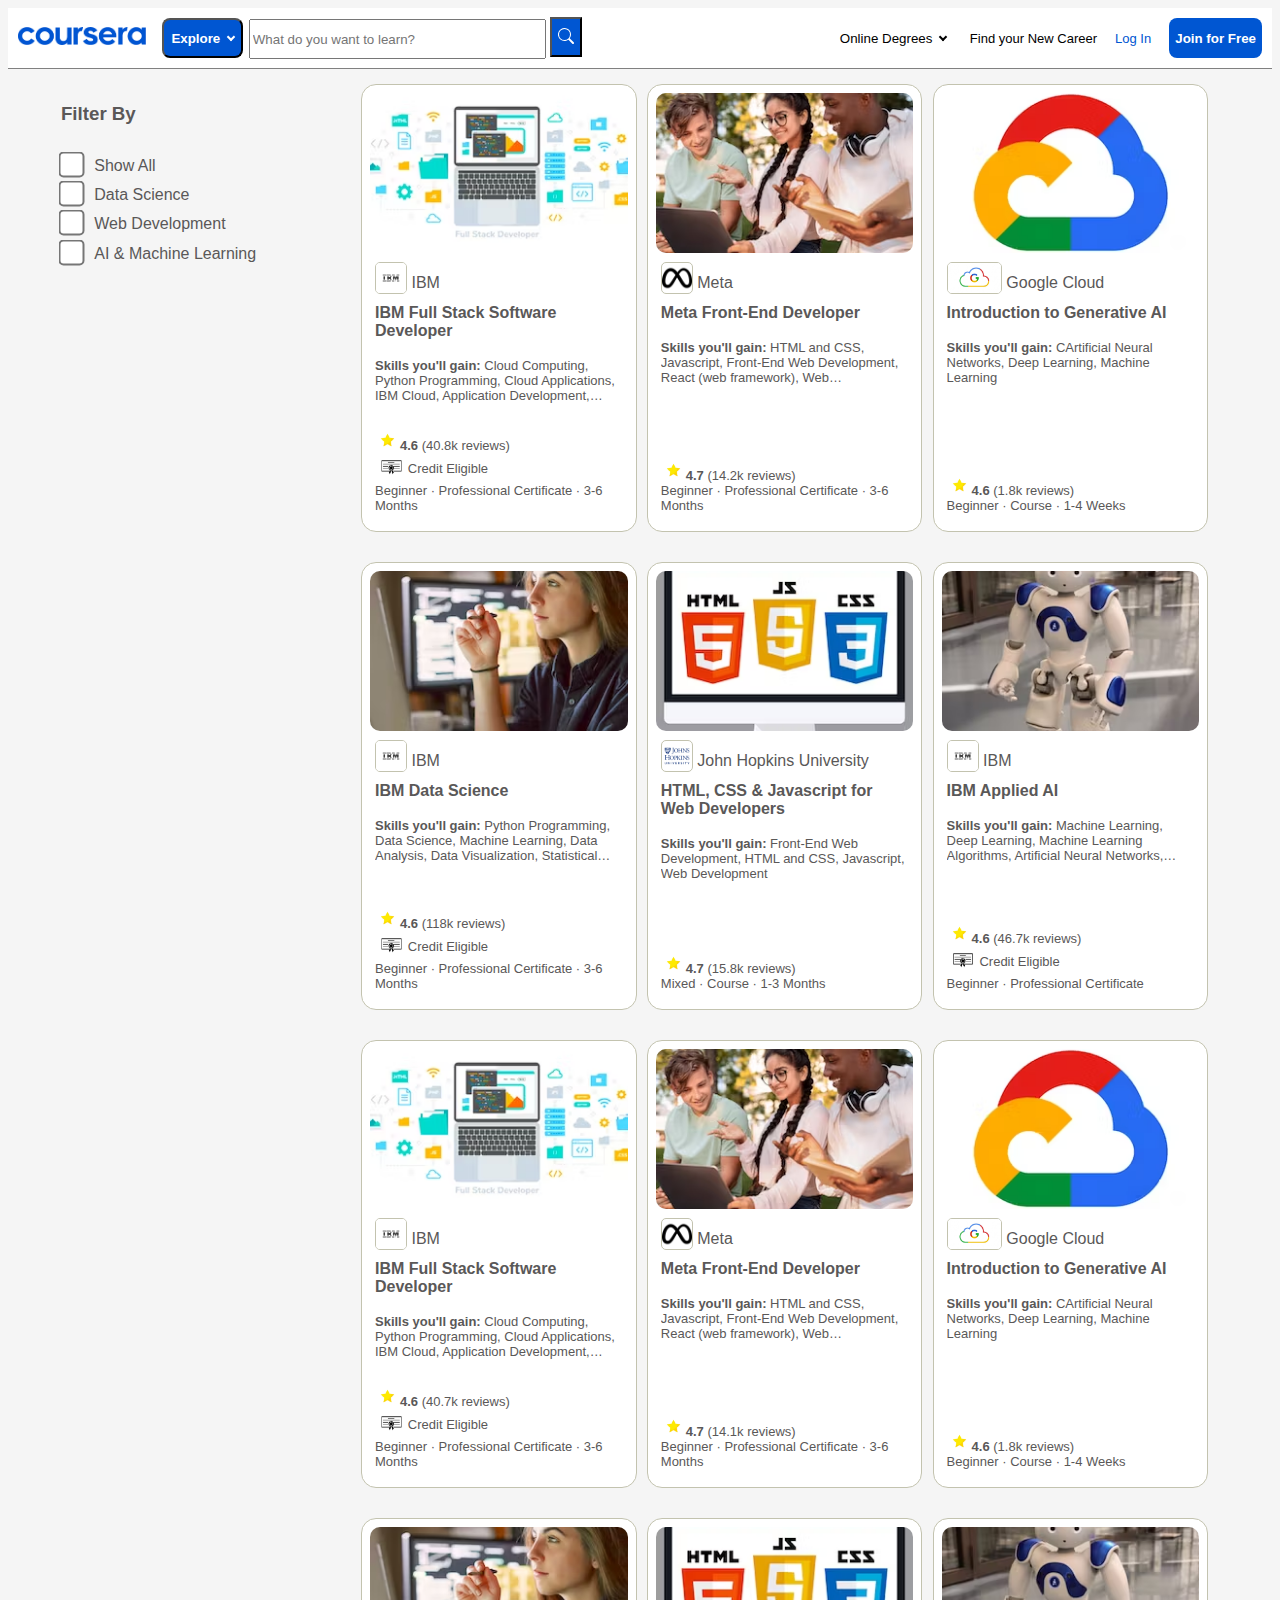
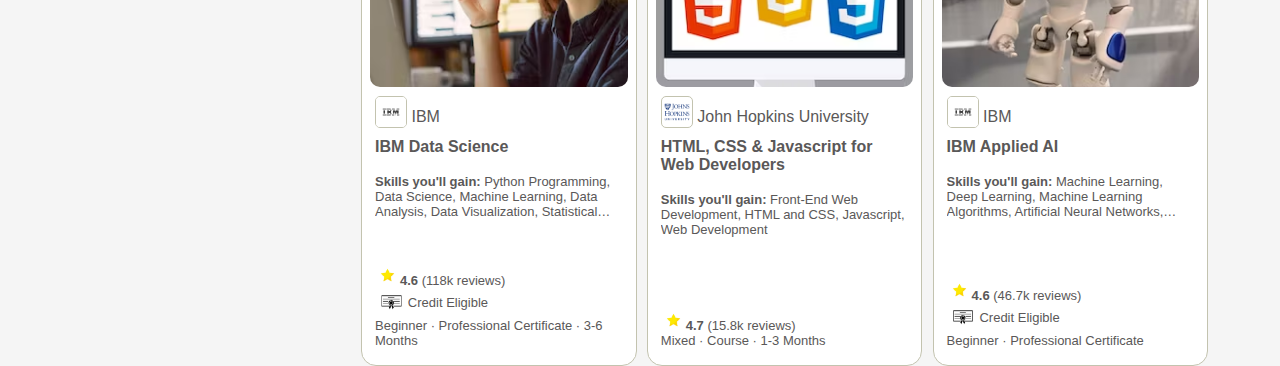
==== index.html @ 8be3cbb4 "w/o bootstrap" ====
<!DOCTYPE html>
<html lang="en">
<head>
    <meta charset="UTF-8">
    <meta name="viewport" content="width=device-width, initial-scale=1.0">
    <title>Coursera</title>

    <link href="./style.css" rel="stylesheet"></link>
    <script type="text/javascript" src="filter.js"></script>
</head>


<body>
    <nav id="nav-bar">
        <div id="nav-bar-left">
            <a href="#"><img id="logo" src="./icons/coursera.png" alt="coursera logo" /></a>
            <button class="nav-btn explore"><strong>Explore&nbsp;&nbsp;</strong><i class="arrow"></i></button>
            <div id="search-bar">
                <input type="search" placeholder="What do you want to learn?" />
                <button class="nav-btn"><img src="./icons/search.svg" alt="search icon"/></button>
            </div>
        </div>

        <ul id="nav-bar-right">
            <li><button class="nav-btn-right">Online Degrees&nbsp;&nbsp;<i class="arrow arrow-black"></i></button></li>
            <li><a class="find-career" href="#">Find your New Career</a></li>
            <li><a class="login" href="#">Log In</a></li>
            <li><a href="#"><button class="nav-btn" style="border-radius: 8px; border: none;"><strong>Join for Free</strong></button></a></li>
        </ul>
    </nav>


    <div class="container">
        <div class="filters">
            <h3 style="margin-bottom: 10%;"><b>Filter By</b></h3>
            <input type="checkbox" name="web-dev" value="all" class="check" id="all" onclick="filterSelection(this.value)">&nbsp;&nbsp;&nbsp;Show All<br />
            <input type="checkbox" name="web-dev" value="data-sci" class="check" id="data-sci" onclick="filterSelection(this.value)">&nbsp;&nbsp;&nbsp;Data Science<br />
            <input type="checkbox" name="web-dev" value="web-dev" class="check" id="web-dev" onclick="filterSelection(this.value)">&nbsp;&nbsp;&nbsp;Web Development<br />
            <input type="checkbox" name="web-dev" value="aiml" class="check" id="aiml" onclick="filterSelection(this.value)">&nbsp;&nbsp;&nbsp;AI & Machine Learning<br />
        </div>

        <div class="courses">
            <!-- 1st row -->
            <div class="card web-dev">
                <div><img class="course-img" src="./course-imgs/ibm-web-dev.png" alt="IBM Web Development"></div>
                <div class="card-content">
                  <div style="display: flex; align-items: center;"><img class="course-logo" src="./course-imgs/ibm-logo.png" alt="IBM logo" height="30px">&nbsp;IBM</div>
                  <strong>IBM Full Stack Software Developer</strong>
                  <br /><br />
                  <div class="card-desc" style="display: -webkit-box; -webkit-line-clamp: 3; -webkit-box-orient: vertical; overflow: hidden;"><b>Skills you'll gain:</b>
                  <p style="display: inline;">Cloud Computing, Python Programming, Cloud Applications, IBM Cloud, Application Development, Computer Programming, Cloud Infrastructure, DevOps, Web Development, Cloud Management, Cloud Platforms, Javascript, Software Architecture, Cloud API, Cloud Storage, Cloud-Based Integration, Full-Stack Web Development, Software Engineering, Continuous Delivery, Continuous Integration, Docker (Software), Software As A Service, Microarchitecture, Django (Web Framework), Database Application, Databases, Kubernetes, Other Cloud Platforms and Tools, SQL, Software Engineering Tools, Data Management, NoSQL, Collaboration, Computer Science, Data Analysis, Leadership and Management, Mergers &amp; Acquisitions, React (web framework)</p>
                  </div>
                  <div class="card-bottom">
                    <div><img src="./icons/star.avif" height="20px" alt="review"><b>4.6 </b>(40.8k reviews)</div>
                    <div style="display: flex; align-items: center;"><img src="./icons/credit.jpg" height="30px" alt="credit">Credit Eligible</div>
                    <div>Beginner &#xb7; Professional Certificate &#xb7; 3-6 Months</div>
                  </div>
                </div>
            </div>
            <div class="card web-dev">
                <div><img class="course-img" src="./course-imgs/meta-web-dev.png" alt="Meta Web Development"></div>
                <div class="card-content">
                  <div style="display: flex; align-items: center;"><img class="course-logo" src="./course-imgs/meta-logo.png" alt="Meta logo" height="30px">&nbsp;Meta</div>
                  <strong>Meta Front-End Developer</strong>
                  <br /><br />
                  <div class="card-desc" style="display: -webkit-box; -webkit-line-clamp: 3; -webkit-box-orient: vertical; overflow: hidden;"><b>Skills you'll gain:</b>
                  <p style="display: inline;">HTML and CSS, Javascript, Front-End Web Development, React (web framework), Web Development, User Experience, Algorithms, Computer Science, Web Design, Application Development, Computer Programming, Software Engineering, Web Development Tools, Collaboration, Communication, Data Structures, Human Computer Interaction, Interactive Design, Linux, Problem Solving, Product Design, Software Engineering Tools, Software Testing</p>
                  </div>
                  <div class="card-bottom">
                    <div><img src="./icons/star.avif" height="20px" alt="review"><b>4.7 </b>(14.2k reviews)</div>
                    <div>Beginner &#xb7; Professional Certificate &#xb7; 3-6 Months</div>
                  </div>
                </div>
            </div>
            <div class="card aiml">
                <div><img class="course-img" src="./course-imgs/google-aiml.png" alt="Google Cloud AI"></div>
                <div class="card-content">
                  <div style="display: flex; align-items: center;"><img class="course-logo" src="./course-imgs/google-logo.jpg" alt="Google Cloud logo" height="30px">&nbsp;Google Cloud</div>
                  <strong>Introduction to Generative AI</strong>
                  <br /><br />
                  <div class="card-desc" style="display: -webkit-box; -webkit-line-clamp: 3; -webkit-box-orient: vertical; overflow: hidden;"><b>Skills you'll gain:</b>
                  <p style="display: inline;">CArtificial Neural Networks, Deep Learning, Machine Learning</p>
                  </div>
                  <div class="card-bottom">
                    <div><img src="./icons/star.avif" height="20px" alt="review"><b>4.6 </b>(1.8k reviews)</div>
                    <div>Beginner &#xb7; Course &#xb7; 1-4 Weeks</div>
                  </div>
                </div>
            </div>
            <!-- 2nd row -->
            <div class="card data-sci">
                <div><img class="course-img" src="./course-imgs/ibm-data-sci.png" alt="IBM Data Science"></div>
                <div class="card-content">
                  <div style="display: flex; align-items: center;"><img class="course-logo" src="./course-imgs/ibm-logo.png" alt="IBM logo" height="30px">&nbsp;IBM</div>
                  <strong>IBM Data Science</strong>
                  <br /><br />
                  <div class="card-desc" style="display: -webkit-box; -webkit-line-clamp: 3; -webkit-box-orient: vertical; overflow: hidden;"><b>Skills you'll gain:</b>
                  <p style="display: inline;">Python Programming, Data Science, Machine Learning, Data Analysis, Data Visualization, Statistical Programming, Statistical Visualization, Algorithms, Data Management, Database Design, Human Learning, Plot (Graphics), R Programming, Computational Thinking, Computer Programming, Data Mining, Database Administration, Database Application, Databases, Deep Learning, Exploratory Data Analysis, Machine Learning Algorithms, SQL, Data Model, Statistical Machine Learning, General Statistics, Probability &amp; Statistics, Regression, Reinforcement Learning, Big Data, Cloud Computing, IBM Cloud, Writing</p>
                  </div>
                  <div class="card-bottom">
                    <div><img src="./icons/star.avif" height="20px" alt="review"><b>4.6 </b>(118k reviews)</div>
                    <div style="display: flex; align-items: center;"><img src="./icons/credit.jpg" height="30px" alt="credit">Credit Eligible</div>
                    <div>Beginner &#xb7; Professional Certificate &#xb7; 3-6 Months</div>
                  </div>
                </div>
            </div>
            <div class="card web-dev">
                <div><img class="course-img" src="./course-imgs/johns-web-dev.png" alt="John Hopkins University Web Development"></div>
                <div class="card-content">
                  <div style="display: flex; align-items: center;"><img class="course-logo" src="./course-imgs/jhu-logo.png" alt="John Hopkins University logo" height="30px">&nbsp;John Hopkins University</div>
                  <strong>HTML, CSS & Javascript for Web Developers</strong>
                  <br /><br />
                  <div class="card-desc" style="display: -webkit-box; -webkit-line-clamp: 3; -webkit-box-orient: vertical; overflow: hidden;"><b>Skills you'll gain:</b>
                  <p style="display: inline;">Front-End Web Development, HTML and CSS, Javascript, Web Development</p>
                  </div>
                  <div class="card-bottom">
                    <div><img src="./icons/star.avif" height="20px" alt="review"><b>4.7 </b>(15.8k reviews)</div>
                    <div>Mixed &#xb7; Course &#xb7; 1-3 Months</div>
                  </div>
                </div>
            </div>
            <div class="card aiml">
                <div><img class="course-img" src="./course-imgs/ibm-applied-ai.png" alt="IBM Applied AI"></div>
                <div class="card-content">
                  <div style="display: flex; align-items: center;"><img class="course-logo" src="./course-imgs/ibm-logo.png" alt="IBM logo" height="30px">&nbsp;IBM</div>
                  <strong>IBM Applied AI</strong>
                  <br /><br />
                  <div class="card-desc" style="display: -webkit-box; -webkit-line-clamp: 3; -webkit-box-orient: vertical; overflow: hidden;"><b>Skills you'll gain:</b>
                  <p style="display: inline;">Machine Learning, Deep Learning, Machine Learning Algorithms, Artificial Neural Networks, Computer Vision, Python Programming, Applied Machine Learning, Human Learning, Cloud Computing, IBM Cloud, Machine Learning Software, Natural Language Processing, Human Computer Interaction, Algorithms, Computer Programming, Application Development, Cloud API, Computer Programming Tools, Visualization (Computer Graphics), Cloud Applications, Data Analysis, Critical Thinking, Software As A Service, Cloud-Based Integration, Data Science</p>
                  </div>
                  <div class="card-bottom">
                    <div><img src="./icons/star.avif" height="20px" alt="review"><b>4.6 </b>(46.7k reviews)</div>
                    <div style="display: flex; align-items: center;"><img src="./icons/credit.jpg" height="30px" alt="credit">Credit Eligible</div>
                    <div>Beginner &#xb7; Professional Certificate</div>
                  </div>
                </div>
            </div>
            <!-- 3rd row -->
            <div class="card web-dev">
                <div><img class="course-img" src="./course-imgs/ibm-web-dev.png" alt="IBM Web Development"></div>
                <div class="card-content">
                  <div style="display: flex; align-items: center;"><img class="course-logo" src="./course-imgs/ibm-logo.png" alt="IBM logo" height="30px">&nbsp;IBM</div>
                  <strong>IBM Full Stack Software Developer</strong>
                  <br /><br />
                  <div class="card-desc" style="display: -webkit-box; -webkit-line-clamp: 3; -webkit-box-orient: vertical; overflow: hidden;"><b>Skills you'll gain:</b>
                  <p style="display: inline;">Cloud Computing, Python Programming, Cloud Applications, IBM Cloud, Application Development, Computer Programming, Cloud Infrastructure, DevOps, Web Development, Cloud Management, Cloud Platforms, Javascript, Software Architecture, Cloud API, Cloud Storage, Cloud-Based Integration, Full-Stack Web Development, Software Engineering, Continuous Delivery, Continuous Integration, Docker (Software), Software As A Service, Microarchitecture, Django (Web Framework), Database Application, Databases, Kubernetes, Other Cloud Platforms and Tools, SQL, Software Engineering Tools, Data Management, NoSQL, Collaboration, Computer Science, Data Analysis, Leadership and Management, Mergers &amp; Acquisitions, React (web framework)</p>
                  </div>
                  <div class="card-bottom">
                    <div><img src="./icons/star.avif" height="20px" alt="review"><b>4.6 </b>(40.7k reviews)</div>
                    <div style="display: flex; align-items: center;"><img src="./icons/credit.jpg" height="30px" alt="credit">Credit Eligible</div>
                    <div>Beginner &#xb7; Professional Certificate &#xb7; 3-6 Months</div>
                  </div>
                </div>
            </div>
            <div class="card web-dev">
                <div><img class="course-img" src="./course-imgs/meta-web-dev.png" alt="Meta Web Development"></div>
                <div class="card-content">
                  <div style="display: flex; align-items: center;"><img class="course-logo" src="./course-imgs/meta-logo.png" alt="Meta logo" height="30px">&nbsp;Meta</div>
                  <strong>Meta Front-End Developer</strong>
                  <br /><br />
                  <div class="card-desc" style="display: -webkit-box; -webkit-line-clamp: 3; -webkit-box-orient: vertical; overflow: hidden;"><b>Skills you'll gain:</b>
                  <p style="display: inline;">HTML and CSS, Javascript, Front-End Web Development, React (web framework), Web Development, User Experience, Algorithms, Computer Science, Web Design, Application Development, Computer Programming, Software Engineering, Web Development Tools, Collaboration, Communication, Data Structures, Human Computer Interaction, Interactive Design, Linux, Problem Solving, Product Design, Software Engineering Tools, Software Testing</p>
                  </div>
                  <div class="card-bottom">
                    <div><img src="./icons/star.avif" height="20px" alt="review"><b>4.7 </b>(14.1k reviews)</div>
                    <div>Beginner &#xb7; Professional Certificate &#xb7; 3-6 Months</div>
                  </div>
                </div>
            </div>
            <div class="card aiml">
                <div><img class="course-img" src="./course-imgs/google-aiml.png" alt="Google Cloud AI"></div>
                <div class="card-content">
                  <div style="display: flex; align-items: center;"><img class="course-logo" src="./course-imgs/google-logo.jpg" alt="Google Cloud logo" height="30px">&nbsp;Google Cloud</div>
                  <strong>Introduction to Generative AI</strong>
                  <br /><br />
                  <div class="card-desc" style="display: -webkit-box; -webkit-line-clamp: 3; -webkit-box-orient: vertical; overflow: hidden;"><b>Skills you'll gain:</b>
                  <p style="display: inline;">CArtificial Neural Networks, Deep Learning, Machine Learning</p>
                  </div>
                  <div class="card-bottom">
                    <div><img src="./icons/star.avif" height="20px" alt="review"><b>4.6 </b>(1.8k reviews)</div>
                    <div>Beginner &#xb7; Course &#xb7; 1-4 Weeks</div>
                  </div>
                </div>
            </div>
            <!-- 4th row -->
            <div class="card data-sci">
                <div><img class="course-img" src="./course-imgs/ibm-data-sci.png" alt="IBM Data Science"></div>
                <div class="card-content">
                  <div style="display: flex; align-items: center;"><img class="course-logo" src="./course-imgs/ibm-logo.png" alt="IBM logo" height="30px">&nbsp;IBM</div>
                  <strong>IBM Data Science</strong>
                  <br /><br />
                  <div class="card-desc" style="display: -webkit-box; -webkit-line-clamp: 3; -webkit-box-orient: vertical; overflow: hidden;"><b>Skills you'll gain:</b>
                  <p style="display: inline;">Python Programming, Data Science, Machine Learning, Data Analysis, Data Visualization, Statistical Programming, Statistical Visualization, Algorithms, Data Management, Database Design, Human Learning, Plot (Graphics), R Programming, Computational Thinking, Computer Programming, Data Mining, Database Administration, Database Application, Databases, Deep Learning, Exploratory Data Analysis, Machine Learning Algorithms, SQL, Data Model, Statistical Machine Learning, General Statistics, Probability &amp; Statistics, Regression, Reinforcement Learning, Big Data, Cloud Computing, IBM Cloud, Writing</p>
                  </div>
                  <div class="card-bottom">
                    <div><img src="./icons/star.avif" height="20px" alt="review"><b>4.6 </b>(118k reviews)</div>
                    <div style="display: flex; align-items: center;"><img src="./icons/credit.jpg" height="30px" alt="credit">Credit Eligible</div>
                    <div>Beginner &#xb7; Professional Certificate &#xb7; 3-6 Months</div>
                  </div>
                </div>
            </div>
            <div class="card web-dev">
                <div><img class="course-img" src="./course-imgs/johns-web-dev.png" alt="John Hopkins University Web Development"></div>
                <div class="card-content">
                  <div style="display: flex; align-items: center;"><img class="course-logo" src="./course-imgs/jhu-logo.png" alt="John Hopkins University logo" height="30px">&nbsp;John Hopkins University</div>
                  <strong>HTML, CSS & Javascript for Web Developers</strong>
                  <br /><br />
                  <div class="card-desc" style="display: -webkit-box; -webkit-line-clamp: 3; -webkit-box-orient: vertical; overflow: hidden;"><b>Skills you'll gain:</b>
                  <p style="display: inline;">Front-End Web Development, HTML and CSS, Javascript, Web Development</p>
                  </div>
                  <div class="card-bottom">
                    <div><img src="./icons/star.avif" height="20px" alt="review"><b>4.7 </b>(15.8k reviews)</div>
                    <div>Mixed &#xb7; Course &#xb7; 1-3 Months</div>
                  </div>
                </div>
            </div>
            <div class="card aiml">
                <div><img class="course-img" src="./course-imgs/ibm-applied-ai.png" alt="IBM Applied AI"></div>
                <div class="card-content">
                  <div style="display: flex; align-items: center;"><img class="course-logo" src="./course-imgs/ibm-logo.png" alt="IBM logo" height="30px">&nbsp;IBM</div>
                  <strong>IBM Applied AI</strong>
                  <br /><br />
                  <div class="card-desc" style="display: -webkit-box; -webkit-line-clamp: 3; -webkit-box-orient: vertical; overflow: hidden;"><b>Skills you'll gain:</b>
                  <p style="display: inline;">Machine Learning, Deep Learning, Machine Learning Algorithms, Artificial Neural Networks, Computer Vision, Python Programming, Applied Machine Learning, Human Learning, Cloud Computing, IBM Cloud, Machine Learning Software, Natural Language Processing, Human Computer Interaction, Algorithms, Computer Programming, Application Development, Cloud API, Computer Programming Tools, Visualization (Computer Graphics), Cloud Applications, Data Analysis, Critical Thinking, Software As A Service, Cloud-Based Integration, Data Science</p>
                  </div>
                  <div class="card-bottom">
                    <div><img src="./icons/star.avif" height="20px" alt="review"><b>4.6 </b>(46.7k reviews)</div>
                    <div style="display: flex; align-items: center;"><img src="./icons/credit.jpg" height="30px" alt="credit">Credit Eligible</div>
                    <div>Beginner &#xb7; Professional Certificate</div>
                  </div>
                </div>
            </div>
        </div>
    </div>

</body>
</html>
---- style.css ----
body { 
    font-family: 'Roboto', sans-serif;
    color: rgb(90, 88, 88);
    background-color: rgb(245, 245, 245);
}

#nav-bar {
    display: flex;
    padding: 10px;
    position: sticky;
    top: 0px;
    z-index: 1;
    height: 40px;
    border-bottom: 0.5px solid gray;
    margin-bottom: 15px;
    background-color: white;
}


#nav-bar-left {
    display: flex;
    gap: 1%;
    justify-content: flex-start;
    align-items: center;
    width: 50%;
}
#logo {
    height: 18px;
    margin-right: 10px;
}
.nav-btn {
    background-color: #0056D2;
    color: white;
    height: 40px;
    text-decoration: none;
}
.explore {
    border-radius: 8px;
    width: 20%;
}
.arrow{
    border: solid white;
    border-width: 0 2px 2px 0;
    display: inline-block;
    padding: 2px;
    margin-bottom: 3px;
    transform: rotate(45deg);
    -webkit-transform: rotate(45deg);
}
.explore:hover {
    background-color: white;
    color: #0056D2;
}
.explore:hover .arrow {
    border: solid #0056D2;
    border-width: 0 2px 2px 0;
}
#search-bar {
    width: 100%;
}
#search-bar > input{
    height: 40px;
    width: 80%;
}


#nav-bar-right {
    display: flex;
    gap: 3%;
    justify-content: flex-end;
    align-items: center;
    width: 50%;
    font-size: small;
}
.nav-btn-right {
    border: none;
    background-color: white;
    height: 50px;
}
.nav-btn-right:hover {
    background-color: #e9f1fb;
}
.arrow-black {
    border: solid black;
    border-width: 0 2px 2px 0;
}
.find-career {
    color: black; 
    text-decoration: none;
}
.login {
    color: #0056D2;
    text-decoration: none;
}
.find-career:hover, .login:hover {
    text-decoration: underline;
}
#nav-bar-right li{
    list-style: none;
}


.container {
    display: grid;
    grid-template-columns: 1.55fr 4fr;
}
.check.active {
    background-color: #666;
    color: white;
}
input.check{
    transform : scale(2);
    margin-bottom: 10pt;
}
.courses {
    display: grid;
    grid-template-columns: 1fr 1fr 1fr;
    gap: 1.2%;
    margin-right: 7%;
}
.card {
    height: 430px;
    border: 1px solid rgb(195, 195, 175);
    border-radius: 15px;
    padding: 8px;
    display: flex;
    flex-direction: column;
    margin-bottom: 3%;
    background-color: white;
    position: relative;
}
.card:hover{
    transform: scale(1.02);
    box-shadow: 0 10px 20px rgba(0,0,0,.12), 0 4px 8px rgba(0,0,0,.06);
    transition: all 0.3s ease;
}
.course-img {
    height: 160px;
    width: 100%;
    object-fit: cover;
    border-radius: 10px;
}
.course-logo {
    border: 0.75px solid rgb(195, 195, 175);
    border-radius: 5px;
    margin-bottom: 10px;

}
.card-content {
    padding: 5px;
}
.card-desc {
    font-size: small;
}
.card-bottom {
    font-size: small;
    position: absolute;
    bottom: 4%;
}

.filters {
    padding-left: 15%;
}


@media (max-width: 1060px) {
    #nav-bar-left  {
        display: none;
        display: flex;
        content: url("./icons/list.svg");
        width: 4%;
        padding-left: 0px;
    }
    #nav-bar-right {
        display: none;
        display: flex;
        content: url("./icons/coursera.png");
        height: 16px;
        width: 110px;
        margin-left: 35%;
    }
}
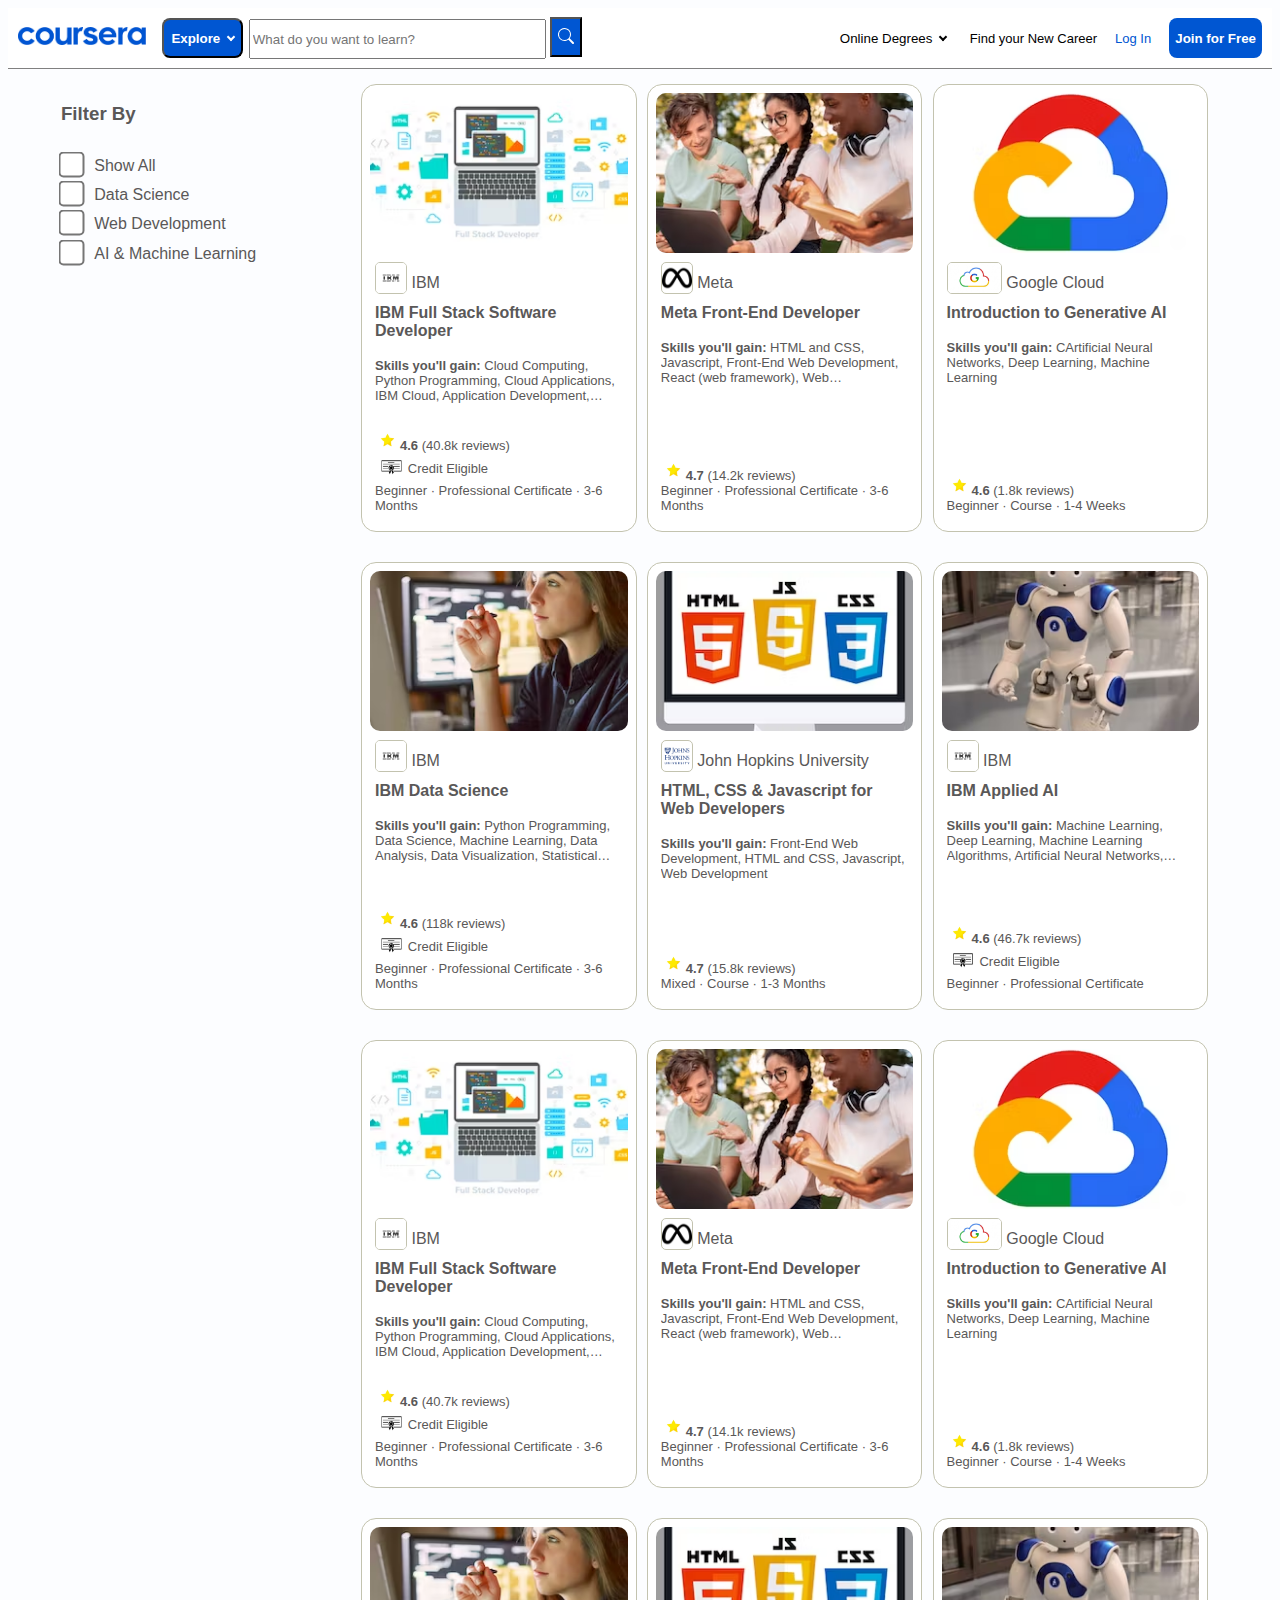
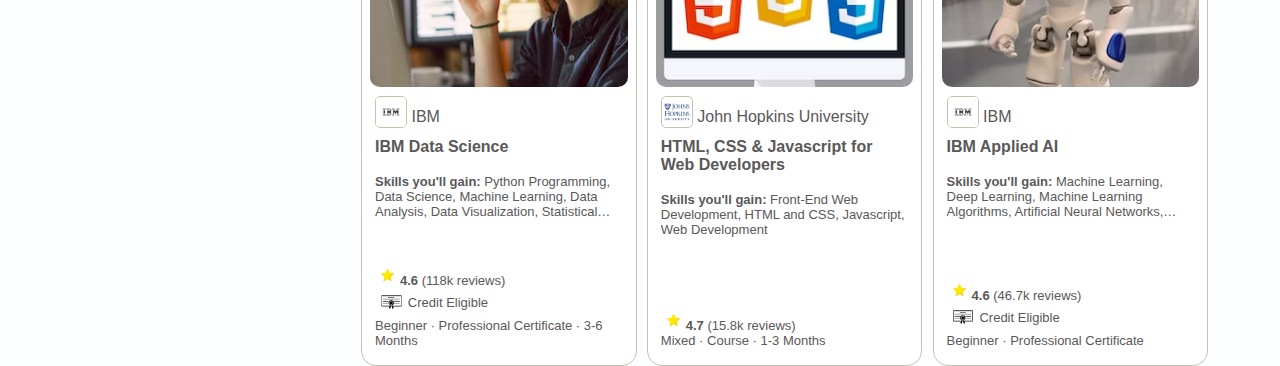
==== commit 540e589a: "w/o bootstrap" ====
--- a/index.html
+++ b/index.html
@@ -28,21 +28,26 @@
             <li><a href="#"><button class="nav-btn" style="border-radius: 8px; border: none;"><strong>Join for Free</strong></button></a></li>
         </ul>
     </nav>
+    <div id="search-bar-small-screen">
+      <button class="nav-btn"><img src="./icons/search.svg" alt="search icon"/></button>
+      <input type="search" placeholder="What do you want to learn?" />
+    </div>
 
 
     <div class="container">
         <div class="filters">
-            <h3 style="margin-bottom: 10%;"><b>Filter By</b></h3>
+            <h3 style="margin-bottom: 30px;"><b>Filter By</b></h3>
             <input type="checkbox" name="web-dev" value="all" class="check" id="all" onclick="filterSelection(this.value)">&nbsp;&nbsp;&nbsp;Show All<br />
             <input type="checkbox" name="web-dev" value="data-sci" class="check" id="data-sci" onclick="filterSelection(this.value)">&nbsp;&nbsp;&nbsp;Data Science<br />
             <input type="checkbox" name="web-dev" value="web-dev" class="check" id="web-dev" onclick="filterSelection(this.value)">&nbsp;&nbsp;&nbsp;Web Development<br />
             <input type="checkbox" name="web-dev" value="aiml" class="check" id="aiml" onclick="filterSelection(this.value)">&nbsp;&nbsp;&nbsp;AI & Machine Learning<br />
         </div>
+        <button class="filter-btn"><b>Filters</b><img height="20px" src="./icons/filter-left.svg" /></button>
 
         <div class="courses">
             <!-- 1st row -->
             <div class="card web-dev">
-                <div><img class="course-img" src="./course-imgs/ibm-web-dev.png" alt="IBM Web Development"></div>
+                <div class="image"><img class="course-img" src="./course-imgs/ibm-web-dev.png" alt="IBM Web Development"></div>
                 <div class="card-content">
                   <div style="display: flex; align-items: center;"><img class="course-logo" src="./course-imgs/ibm-logo.png" alt="IBM logo" height="30px">&nbsp;IBM</div>
                   <strong>IBM Full Stack Software Developer</strong>
@@ -58,7 +63,7 @@
                 </div>
             </div>
             <div class="card web-dev">
-                <div><img class="course-img" src="./course-imgs/meta-web-dev.png" alt="Meta Web Development"></div>
+                <div class="image"><img class="course-img" src="./course-imgs/meta-web-dev.png" alt="Meta Web Development"></div>
                 <div class="card-content">
                   <div style="display: flex; align-items: center;"><img class="course-logo" src="./course-imgs/meta-logo.png" alt="Meta logo" height="30px">&nbsp;Meta</div>
                   <strong>Meta Front-End Developer</strong>
@@ -73,7 +78,7 @@
                 </div>
             </div>
             <div class="card aiml">
-                <div><img class="course-img" src="./course-imgs/google-aiml.png" alt="Google Cloud AI"></div>
+                <div class="image"><img class="course-img" src="./course-imgs/google-aiml.png" alt="Google Cloud AI"></div>
                 <div class="card-content">
                   <div style="display: flex; align-items: center;"><img class="course-logo" src="./course-imgs/google-logo.jpg" alt="Google Cloud logo" height="30px">&nbsp;Google Cloud</div>
                   <strong>Introduction to Generative AI</strong>
@@ -89,7 +94,7 @@
             </div>
             <!-- 2nd row -->
             <div class="card data-sci">
-                <div><img class="course-img" src="./course-imgs/ibm-data-sci.png" alt="IBM Data Science"></div>
+                <div class="image"><img class="course-img" src="./course-imgs/ibm-data-sci.png" alt="IBM Data Science"></div>
                 <div class="card-content">
                   <div style="display: flex; align-items: center;"><img class="course-logo" src="./course-imgs/ibm-logo.png" alt="IBM logo" height="30px">&nbsp;IBM</div>
                   <strong>IBM Data Science</strong>
@@ -105,7 +110,7 @@
                 </div>
             </div>
             <div class="card web-dev">
-                <div><img class="course-img" src="./course-imgs/johns-web-dev.png" alt="John Hopkins University Web Development"></div>
+                <div class="image"><img class="course-img" src="./course-imgs/johns-web-dev.png" alt="John Hopkins University Web Development"></div>
                 <div class="card-content">
                   <div style="display: flex; align-items: center;"><img class="course-logo" src="./course-imgs/jhu-logo.png" alt="John Hopkins University logo" height="30px">&nbsp;John Hopkins University</div>
                   <strong>HTML, CSS & Javascript for Web Developers</strong>
@@ -120,7 +125,7 @@
                 </div>
             </div>
             <div class="card aiml">
-                <div><img class="course-img" src="./course-imgs/ibm-applied-ai.png" alt="IBM Applied AI"></div>
+                <div class="image"><img class="course-img" src="./course-imgs/ibm-applied-ai.png" alt="IBM Applied AI"></div>
                 <div class="card-content">
                   <div style="display: flex; align-items: center;"><img class="course-logo" src="./course-imgs/ibm-logo.png" alt="IBM logo" height="30px">&nbsp;IBM</div>
                   <strong>IBM Applied AI</strong>
@@ -137,7 +142,7 @@
             </div>
             <!-- 3rd row -->
             <div class="card web-dev">
-                <div><img class="course-img" src="./course-imgs/ibm-web-dev.png" alt="IBM Web Development"></div>
+                <div class="image"><img class="course-img" src="./course-imgs/ibm-web-dev.png" alt="IBM Web Development"></div>
                 <div class="card-content">
                   <div style="display: flex; align-items: center;"><img class="course-logo" src="./course-imgs/ibm-logo.png" alt="IBM logo" height="30px">&nbsp;IBM</div>
                   <strong>IBM Full Stack Software Developer</strong>
@@ -153,7 +158,7 @@
                 </div>
             </div>
             <div class="card web-dev">
-                <div><img class="course-img" src="./course-imgs/meta-web-dev.png" alt="Meta Web Development"></div>
+                <div class="image"><img class="course-img" src="./course-imgs/meta-web-dev.png" alt="Meta Web Development"></div>
                 <div class="card-content">
                   <div style="display: flex; align-items: center;"><img class="course-logo" src="./course-imgs/meta-logo.png" alt="Meta logo" height="30px">&nbsp;Meta</div>
                   <strong>Meta Front-End Developer</strong>
@@ -168,7 +173,7 @@
                 </div>
             </div>
             <div class="card aiml">
-                <div><img class="course-img" src="./course-imgs/google-aiml.png" alt="Google Cloud AI"></div>
+                <div class="image"><img class="course-img" src="./course-imgs/google-aiml.png" alt="Google Cloud AI"></div>
                 <div class="card-content">
                   <div style="display: flex; align-items: center;"><img class="course-logo" src="./course-imgs/google-logo.jpg" alt="Google Cloud logo" height="30px">&nbsp;Google Cloud</div>
                   <strong>Introduction to Generative AI</strong>
@@ -184,7 +189,7 @@
             </div>
             <!-- 4th row -->
             <div class="card data-sci">
-                <div><img class="course-img" src="./course-imgs/ibm-data-sci.png" alt="IBM Data Science"></div>
+                <div class="image"><img class="course-img" src="./course-imgs/ibm-data-sci.png" alt="IBM Data Science"></div>
                 <div class="card-content">
                   <div style="display: flex; align-items: center;"><img class="course-logo" src="./course-imgs/ibm-logo.png" alt="IBM logo" height="30px">&nbsp;IBM</div>
                   <strong>IBM Data Science</strong>
@@ -200,7 +205,7 @@
                 </div>
             </div>
             <div class="card web-dev">
-                <div><img class="course-img" src="./course-imgs/johns-web-dev.png" alt="John Hopkins University Web Development"></div>
+                <div class="image"><img class="course-img" src="./course-imgs/johns-web-dev.png" alt="John Hopkins University Web Development"></div>
                 <div class="card-content">
                   <div style="display: flex; align-items: center;"><img class="course-logo" src="./course-imgs/jhu-logo.png" alt="John Hopkins University logo" height="30px">&nbsp;John Hopkins University</div>
                   <strong>HTML, CSS & Javascript for Web Developers</strong>
@@ -215,7 +220,7 @@
                 </div>
             </div>
             <div class="card aiml">
-                <div><img class="course-img" src="./course-imgs/ibm-applied-ai.png" alt="IBM Applied AI"></div>
+                <div class="image"><img class="course-img" src="./course-imgs/ibm-applied-ai.png" alt="IBM Applied AI"></div>
                 <div class="card-content">
                   <div style="display: flex; align-items: center;"><img class="course-logo" src="./course-imgs/ibm-logo.png" alt="IBM logo" height="30px">&nbsp;IBM</div>
                   <strong>IBM Applied AI</strong>
--- a/style.css
+++ b/style.css
@@ -1,7 +1,7 @@
 body { 
     font-family: 'Roboto', sans-serif;
     color: rgb(90, 88, 88);
-    background-color: rgb(245, 245, 245);
+    background-color: #fcfdff;
 }
 
 #nav-bar {
@@ -158,8 +158,28 @@
     bottom: 4%;
 }
 
+#search-bar-small-screen {
+    display: none;
+    width: 100%;
+}
+#search-bar-small-screen > input{
+    height: 40px;
+    width: 100%;
+}
+
 .filters {
     padding-left: 15%;
+    margin-bottom: 30px;
+}
+.filter-btn {
+    display: none;
+    width: 90px;
+    height: 40px;
+    color: #0056D2;
+    border: 2px solid #0056D2;
+    background-color: white;
+    border-radius: 5px;
+    margin: 4% 1.5%;
 }
 
 
@@ -177,6 +197,57 @@
         content: url("./icons/coursera.png");
         height: 16px;
         width: 110px;
-        margin-left: 35%;
+        margin-left: 33%;
+    }
+}
+@media (max-width: 1024px) {
+    .container {
+        display: flex;
+        flex-direction: column;
+    }
+    .filters {
+        display: none;
+    }
+    .card {
+        margin: 0;
+    }
+    .filter-btn {
+        display: flex;
+        justify-content: center;
+        align-items: center;
+    }
+}
+@media (max-width: 1024px) and (min-width: 600px) {
+    .courses {
+        display: grid;
+        grid-template-columns: 1fr 1fr;
+        padding: 0px 15px;
+        margin-right: 2.8%;
+    }
+}
+@media (max-width: 990px) {
+    #search-bar-small-screen {
+        display: flex;
+    }
+}
+@media (max-width: 600px) {
+    .courses {
+        display: flex;
+        flex-direction: column;
+        margin: 0px;
+    }
+    .card {
+        display: flex;
+        flex-direction: row;
+        height: 230px;
+        margin: 2% 0.5%;
+    }
+    .course-img {
+        height: 65px;
+        width: 60px;
+        border-radius: 5px;
+    }
+    .image {
+        order: 1;
     }
 }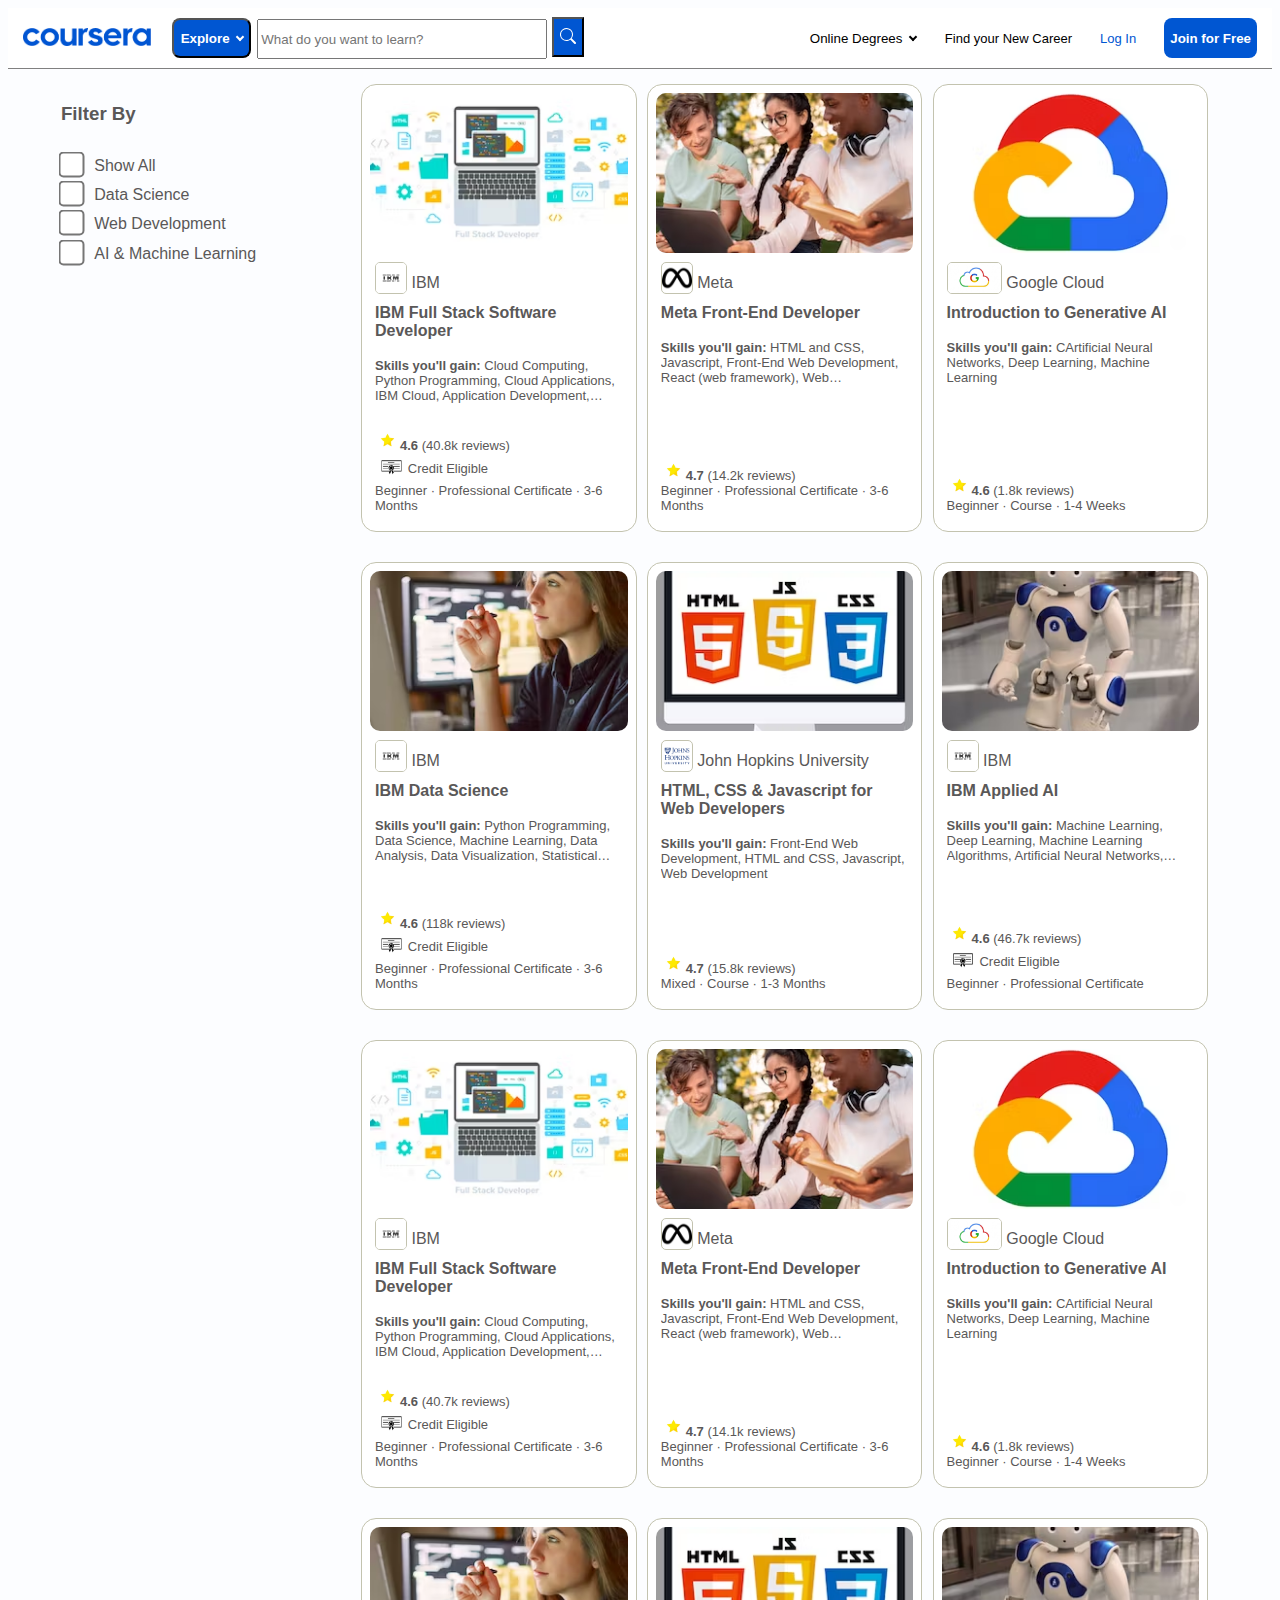
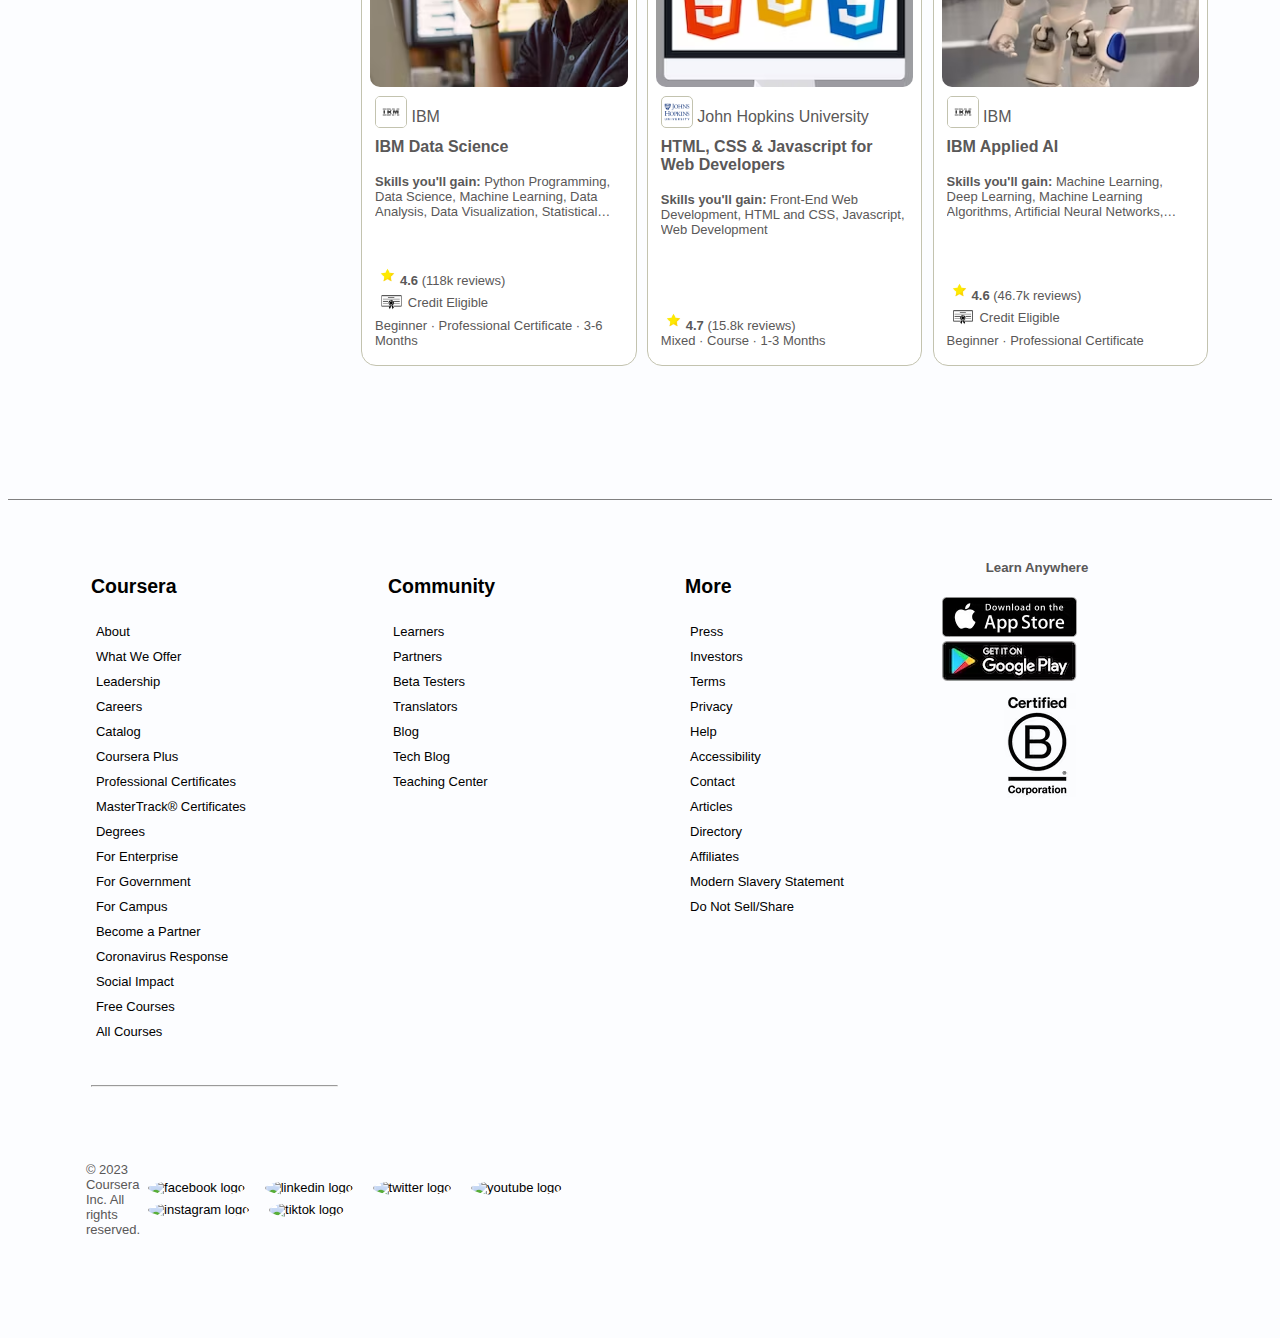
==== commit 11abe881: "w/o bootstrap" ====
--- a/index.html
+++ b/index.html
@@ -11,6 +11,7 @@
 
 
 <body>
+    <!-- Navigation Bar -->
     <nav id="nav-bar">
         <div id="nav-bar-left">
             <a href="#"><img id="logo" src="./icons/coursera.png" alt="coursera logo" /></a>
@@ -35,6 +36,7 @@
 
 
     <div class="container">
+        <!-- Filters -->
         <div class="filters">
             <h3 style="margin-bottom: 30px;"><b>Filter By</b></h3>
             <input type="checkbox" name="web-dev" value="all" class="check" id="all" onclick="filterSelection(this.value)">&nbsp;&nbsp;&nbsp;Show All<br />
@@ -44,6 +46,7 @@
         </div>
         <button class="filter-btn"><b>Filters</b><img height="20px" src="./icons/filter-left.svg" /></button>
 
+        <!-- Course Cards -->
         <div class="courses">
             <!-- 1st row -->
             <div class="card web-dev">
@@ -238,5 +241,86 @@
         </div>
     </div>
 
+    <!-- Footer -->
+    <footer class="footer">
+      <div>
+        <ul class="col">
+          <li><h2>Coursera</h2></li>
+          <li><a href="#">About</a></li>
+          <li><a href="#">What We Offer</a></li>
+          <li><a href="#">Leadership</a></li>
+          <li><a href="#">Careers</a></li>
+          <li><a href="#">Catalog</a></li>
+          <li><a href="#">Coursera Plus</a></li>
+          <li><a href="#">Professional Certificates</a></li>
+          <li><a href="#">MasterTrack® Certificates</a></li>
+          <li><a href="#">Degrees</a></li>
+          <li><a href="#">For Enterprise</a></li>
+          <li><a href="#">For Government</a></li>
+          <li><a href="#">For Campus</a></li>
+          <li><a href="#">Become a Partner</a></li>
+          <li><a href="#">Coronavirus Response</a></li>
+          <li><a href="#">Social Impact</a></li>
+          <li><a href="#">Free Courses</a></li>
+          <li><a href="#">All Courses</a></li>
+          <li id="line"><br /><br /><hr /></li>
+        </ul>
+      </div>
+
+      <div>
+        <ul class="col">
+          <li><h2>Community</h2></li>
+          <li><a href="#">Learners</a></li>
+          <li><a href="#">Partners</a></li>
+          <li><a href="#">Beta Testers</a></li>
+          <li><a href="#">Translators</a></li>
+          <li><a href="#">Blog</a></li>
+          <li><a href="#">Tech Blog</a></li>
+          <li><a href="#">Teaching Center</a></li>
+        </ul>
+      </div>
+
+      <div id="col-3">
+        <ul class="col">
+          <li><h2>More</h2></li>
+          <li><a href="#">Press</a></li>
+          <li><a href="#">Investors</a></li>
+          <li><a href="#">Terms</a></li>
+          <li><a href="#">Privacy</a></li>
+          <li><a href="#">Help</a></li>
+          <li><a href="#">Accessibility</a></li>
+          <li><a href="#">Contact</a></li>
+          <li><a href="#">Articles</a></li>
+          <li><a href="#">Directory</a></li>
+          <li><a href="#">Affiliates</a></li>
+          <li><a href="#">Modern Slavery Statement</a></li>
+          <li><a href="#">Do Not Sell/Share</a></li>
+        </ul>
+      </div>
+
+      <div class="downloads">
+        <h5>Learn Anywhere</h5>
+        <div>
+          <a href="https://itunes.apple.com/app/apple-store/id736535961?pt=2334150&ct=Coursera%20Web%20Promo%20Banner&mt=8"><img src="./icons/app-store.png" alt="download on app-store" ></a>
+          <a href="http://play.google.com/store/apps/details?id=org.coursera.android"><img src="./icons/play-store.png" alt="download on play-store" ></a>
+        </div>
+        <img src="./icons/certified.png" alt="certified" >
+        <br /><br /><br />
+      </div>
+
+      <!-- Social Media Links -->
+      <div class="socials">
+        <div><p>© 2023 <br />Coursera <br />Inc. All <br />rights <br />reserved.</p></div>
+        <div class="social-logos">
+          <a href="https://www.facebook.com/Coursera"><img src="./icons/facebook.svg" alt="facebook logo"></a>
+          <a href="https://www.linkedin.com/company/coursera"><img src="./icons/linkedin.svg" alt="linkedin logo"></a>
+          <a href="https://twitter.com/coursera"><img src="./icons/twitter.svg" alt="twitter logo"></a>
+          <a href="https://www.youtube.com/user/coursera"><img src="./icons/youtube.svg" alt="youtube logo"></a>
+          <a href="https://www.instagram.com/coursera/"><img src="./icons/instagram.svg" alt="instagram logo"></a>
+          <a href="https://www.tiktok.com/@coursera"><img src="./icons/tiktok.svg" alt="tiktok logo"></a>
+        </div>
+      </div>
+    </footer>
+
 </body>
 </html>--- a/style.css
+++ b/style.css
@@ -103,6 +103,7 @@
 .container {
     display: grid;
     grid-template-columns: 1.55fr 4fr;
+    margin-bottom: 15%;
 }
 .check.active {
     background-color: #666;
@@ -183,6 +184,49 @@
 }
 
 
+.footer {
+    display: grid;
+    grid-template-columns: 1fr 1fr 1fr 1fr;
+    border-top: 1px solid gray;
+    padding: 3%;
+    margin-bottom: 50px;
+}
+.col {
+    margin-bottom: 50px;
+}
+.col > li, a {
+    padding: 5px;
+    list-style: none;
+    font-size: small;
+    text-decoration: none;
+    color: black;
+}
+.col > li > a:hover {
+    text-decoration: underline;
+}
+.downloads {
+    display: flex;
+    flex-direction: column;
+    width: 200px;
+    align-items: center;
+}
+.downloads > a > img {
+    margin: 10%;
+}
+.socials {
+    grid-column: span 2;
+    display: flex;
+    align-items: center;
+    font-size: small;
+    margin-left: 40px;
+}
+.social-logos > a > img {
+    height: 25px;
+    width: 25px;
+    border-radius: 50%;
+    margin: 3px;
+}
+
 @media (max-width: 1060px) {
     #nav-bar-left  {
         display: none;
@@ -218,6 +262,9 @@
     }
 }
 @media (max-width: 1024px) and (min-width: 600px) {
+    .container {
+        margin-bottom: 32%;
+    }
     .courses {
         display: grid;
         grid-template-columns: 1fr 1fr;
@@ -231,6 +278,9 @@
     }
 }
 @media (max-width: 600px) {
+    .container {
+        margin-bottom: 25%;
+    }
     .courses {
         display: flex;
         flex-direction: column;
@@ -250,4 +300,50 @@
     .image {
         order: 1;
     }
+    .downloads {
+        grid-column: span 3;
+        width: 100%;
+        align-items: flex-start;
+        margin-left: 30px;
+    }
+    .downloads > div {
+        display: flex;
+        flex-direction: row;
+    }
+}
+@media (max-width: 768px) {
+    #line {
+        display: none;
+    }
+}
+@media (max-width: 766px) {
+    .socials {
+        flex-direction: column;
+    }
+    .social-logos {
+        order: -1;
+    }
+    .socials > div > p > br {
+        content: "";
+    }
+}
+@media (max-width: 600px) and (min-width: 593px) {
+    .footer {
+        grid-template-columns: 1fr 1fr 1fr;
+    }
+}
+@media (max-width: 592px) {
+    .footer {
+        display: grid;
+        grid-template-columns: 1fr 1fr;
+    }
+    #col-3 {
+        grid-column: span 2;
+    }
+}
+@media (max-width: 380px) {
+    .footer {
+        display: flex;
+        flex-direction: column;
+    }
 }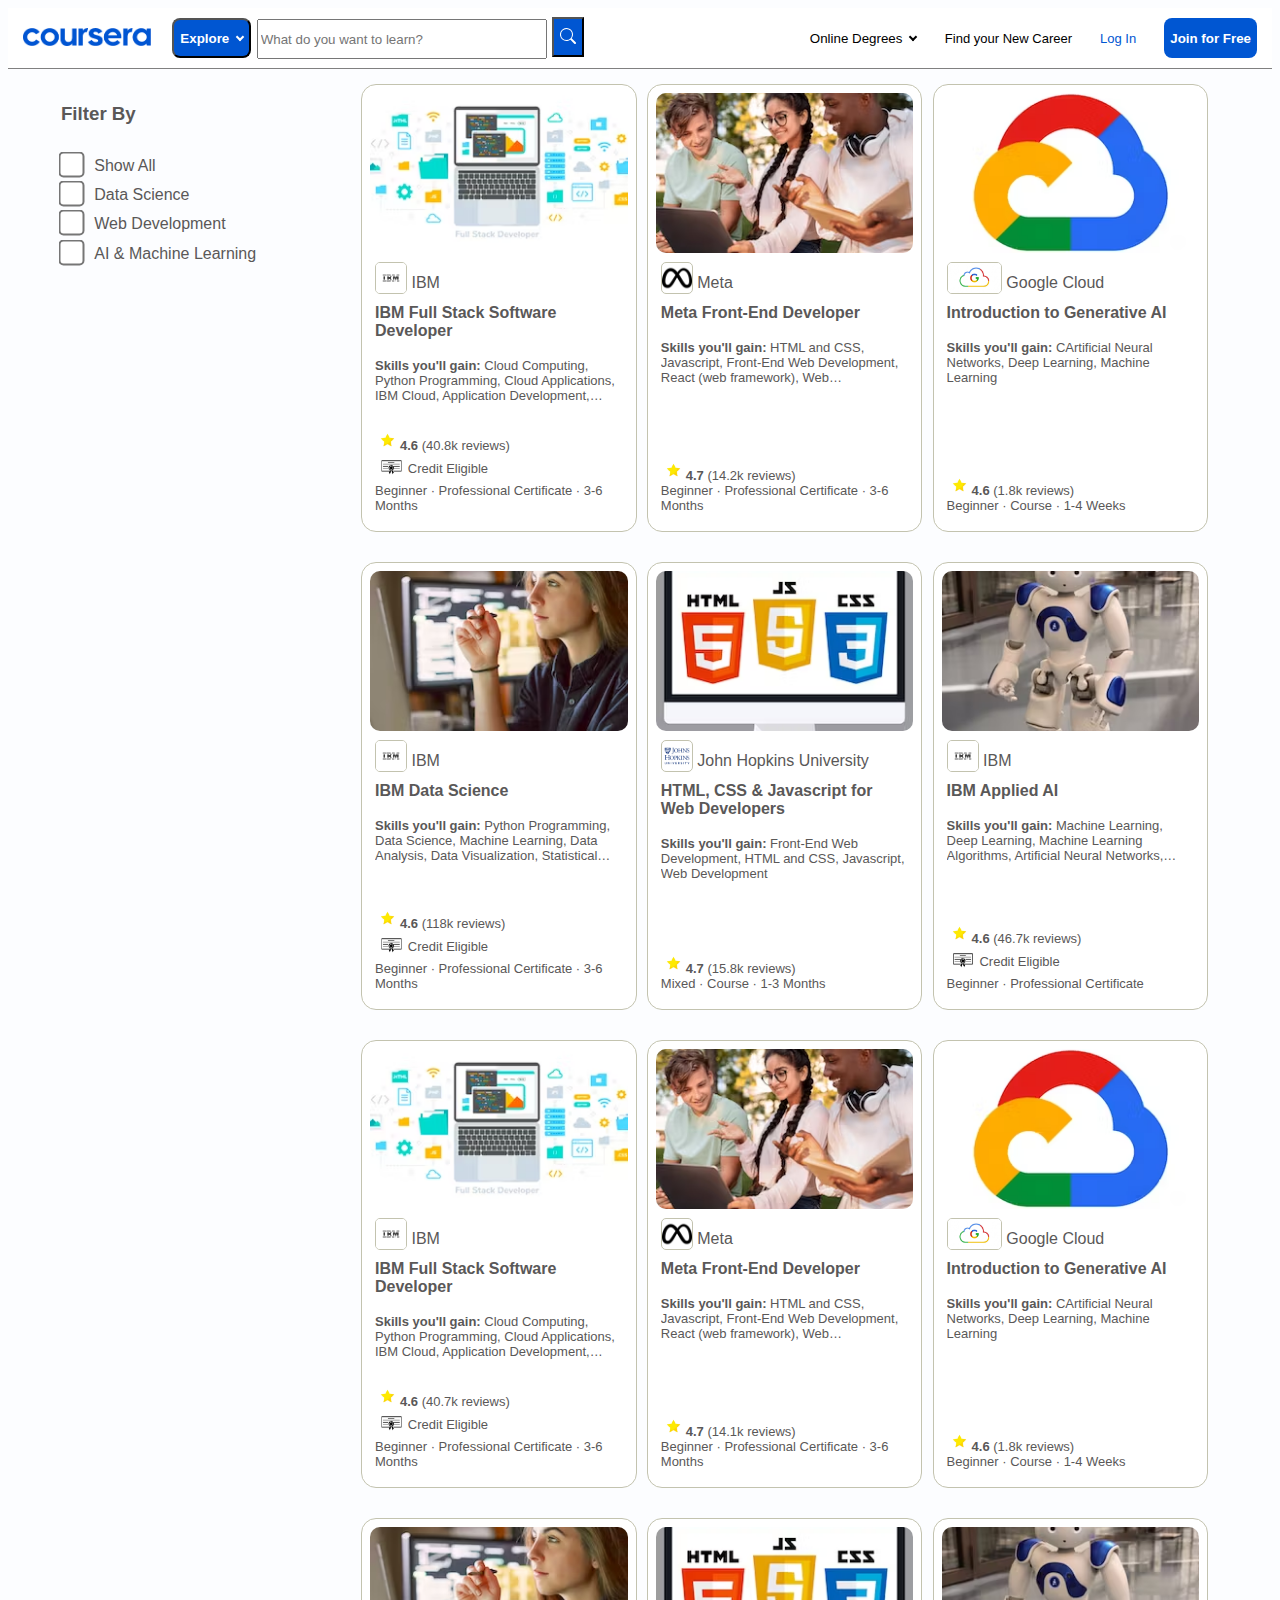
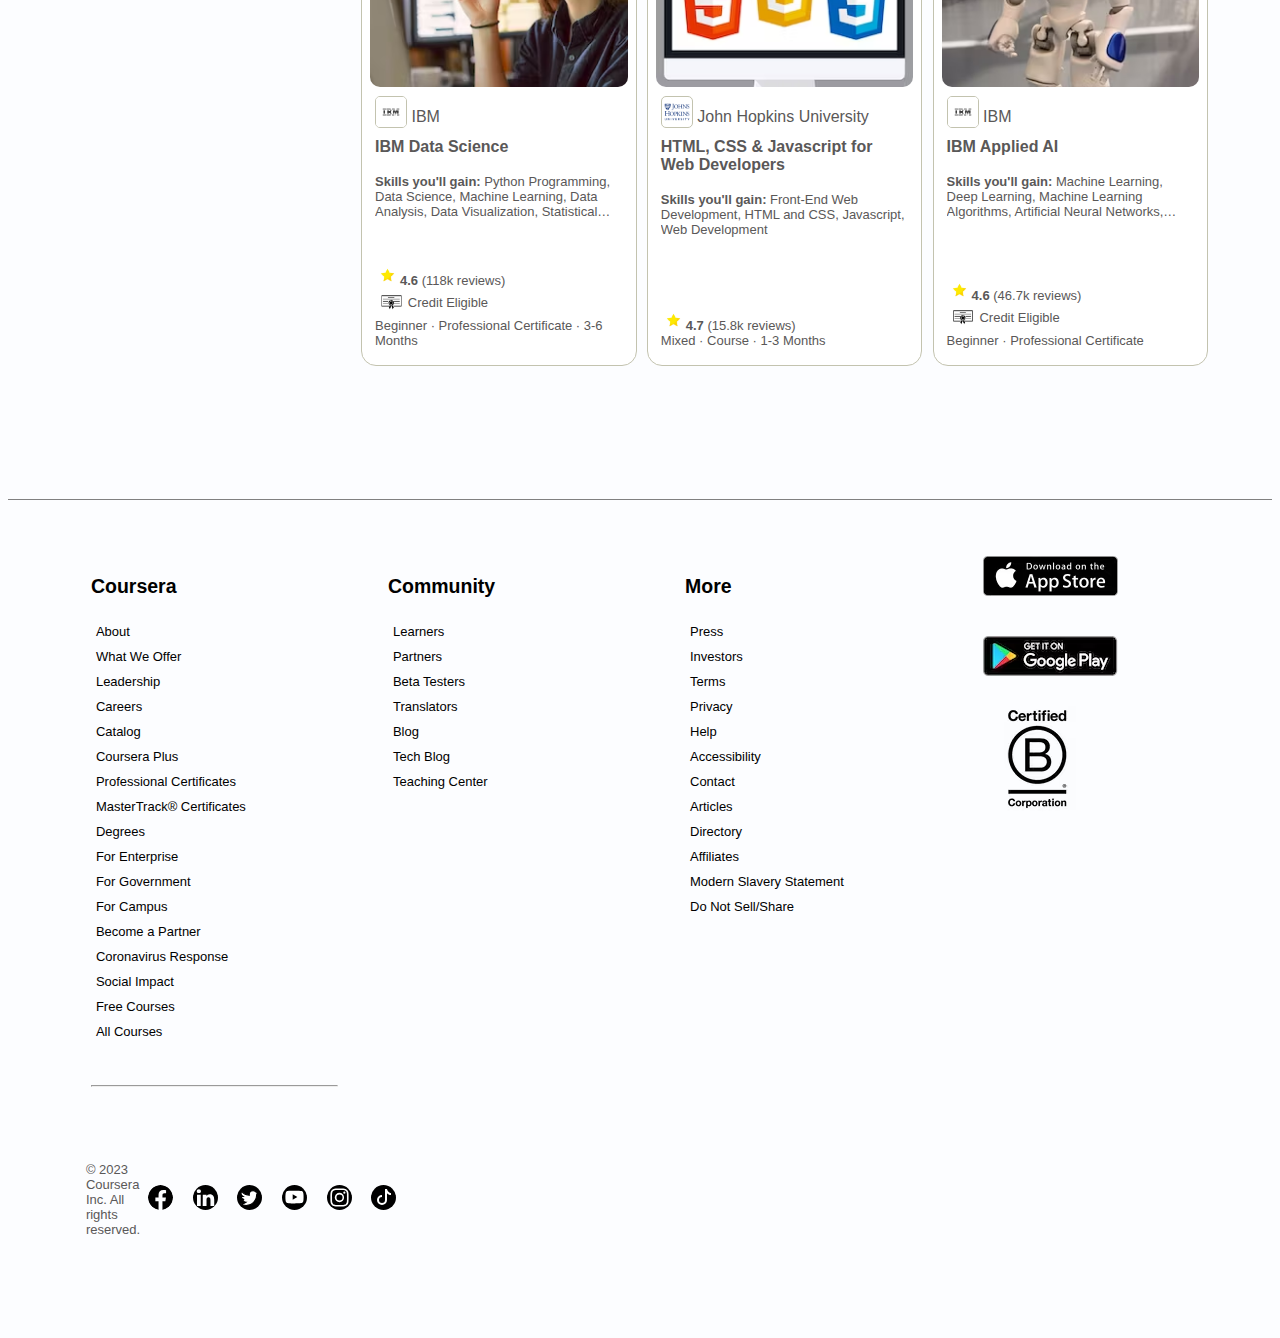
==== commit ded9c65d: "w/o bootstrap" ====
--- a/index.html
+++ b/index.html
@@ -15,7 +15,34 @@
     <nav id="nav-bar">
         <div id="nav-bar-left">
             <a href="#"><img id="logo" src="./icons/coursera.png" alt="coursera logo" /></a>
-            <button class="nav-btn explore"><strong>Explore&nbsp;&nbsp;</strong><i class="arrow"></i></button>
+            <div class="explore">
+              <button class="nav-btn explore-btn"><strong>Explore&nbsp;&nbsp;</strong><i class="arrow"></i></button>
+              <div class="explore-content">
+                <ul>
+                  <br />
+                  <h3>Goals</h3>
+                  <li>Take a free course</li>
+                  <li>Earn a Degree</li>
+                  <li>Earn a Certificate</li>
+                  <li>Find your new career</li>
+                  <br />
+                  <h3>Subjects</h3>
+                  <li>Data Science</li>
+                  <li>Business</li>
+                  <li>Computer Science</li>
+                  <li>Information Technology</li>
+                  <li>Language Learning</li>
+                  <li>Health</li>
+                  <li>Personal Development</li>
+                  <li>Physical Science and Engineering</li>
+                  <li>Social Sciences</li>
+                  <li>Arts and Humanities</li>
+                  <li>Math and Logic</li>
+                  <br />
+                  <a href="#"><button class="explore-browse"><strong>Browse all Subjects</strong></button></a>
+                </ul>
+              </div>
+            </div>
             <div id="search-bar">
                 <input type="search" placeholder="What do you want to learn?" />
                 <button class="nav-btn"><img src="./icons/search.svg" alt="search icon"/></button>
@@ -23,7 +50,16 @@
         </div>
 
         <ul id="nav-bar-right">
-            <li><button class="nav-btn-right">Online Degrees&nbsp;&nbsp;<i class="arrow arrow-black"></i></button></li>
+            <li id="online-degrees">
+              <button class="nav-btn-right">Online Degrees&nbsp;&nbsp;<i class="arrow arrow-black"></i></button>
+              <div class="nav-btn-right-content">
+                <div>
+                <div><a href="#"><strong>Online Degree</strong><br />&nbsp;Explore Bachelor's & Master's degrees</a></div><br />
+                <div><a href="#"><strong>MasterTrack&trade;</strong><br />&nbsp;Earn credit towards a Master's degree</a></div><br />
+                <div><a href="#"><strong>University Certificates</strong><br />&nbsp;Advance your career with graduate-level learning</a></div>
+                </div>
+              </div>
+            </li>
             <li><a class="find-career" href="#">Find your New Career</a></li>
             <li><a class="login" href="#">Log In</a></li>
             <li><a href="#"><button class="nav-btn" style="border-radius: 8px; border: none;"><strong>Join for Free</strong></button></a></li>
@@ -299,7 +335,7 @@
       </div>
 
       <div class="downloads">
-        <h5>Learn Anywhere</h5>
+        <h4>Learn Anywhere</h4>
         <div>
           <a href="https://itunes.apple.com/app/apple-store/id736535961?pt=2334150&ct=Coursera%20Web%20Promo%20Banner&mt=8"><img src="./icons/app-store.png" alt="download on app-store" ></a>
           <a href="http://play.google.com/store/apps/details?id=org.coursera.android"><img src="./icons/play-store.png" alt="download on play-store" ></a>
--- a/style.css
+++ b/style.css
@@ -35,8 +35,10 @@
     text-decoration: none;
 }
 .explore {
+    width: 20%;
+}
+.explore-btn {
     border-radius: 8px;
-    width: 20%;
 }
 .arrow{
     border: solid white;
@@ -47,7 +49,7 @@
     transform: rotate(45deg);
     -webkit-transform: rotate(45deg);
 }
-.explore:hover {
+.explore:hover .explore-btn {
     background-color: white;
     color: #0056D2;
 }
@@ -77,9 +79,24 @@
     background-color: white;
     height: 50px;
 }
-.nav-btn-right:hover {
+.nav-btn-right-content {
+    display: none;
+    position: absolute;
+    background-color: white;
+    width: 300px;
+    z-index: 1;
+    padding: 15px;
+}
+.nav-btn-right-content > div > div {
+    height: 50px;
+}
+.nav-btn-right:hover, .nav-btn-right-content > div > div:hover {
     background-color: #e9f1fb;
 }
+#online-degrees:hover .nav-btn-right-content {
+    display: block;
+}
+
 .arrow-black {
     border: solid black;
     border-width: 0 2px 2px 0;
@@ -98,6 +115,44 @@
 #nav-bar-right li{
     list-style: none;
 }
+
+
+
+.explore-content {
+    display: none;
+    position: absolute;
+    left: 30px;
+    background-color: #f9f9f9;
+    width: 300px;
+    z-index: 1;
+}
+.explore-content > ul > li{
+    list-style: none;
+    padding-bottom: 4%;
+}
+.explore:hover .explore-content {
+    display: block;
+}
+.explore-content > ul > li:hover {
+    color: #0056D2;
+    background-color: white;
+}
+.explore-browse {
+    color: #0056D2;
+    border: 1px solid #0056D2;
+    background-color: #f9f9f9;
+    border-radius: 5px;
+    height: 35px;
+    width: 150px;
+    text-decoration: none;
+}
+.explore-browse:hover {
+    color: white;
+    background-color: #0056D2;
+    text-decoration: underline;
+}
+
+
 
 
 .container {
@@ -210,8 +265,16 @@
     width: 200px;
     align-items: center;
 }
-.downloads > a > img {
+.downloads > div > a > img {
     margin: 10%;
+}
+.downloads > div {
+    display: flex;
+    flex-direction: column;
+    align-items: center;
+}
+.downloads > h4 {
+    display: none;
 }
 .socials {
     grid-column: span 2;
@@ -310,10 +373,26 @@
         display: flex;
         flex-direction: row;
     }
+    #nav-bar-left {
+        width: 7%;
+    }
+    #nav-bar-right {
+        margin-left: 25%;
+    }
 }
 @media (max-width: 768px) {
     #line {
         display: none;
+    }
+    .downloads > h4 {
+        display: block;
+        margin-top: 20%;
+    }
+    .downloads > div > a > img {
+        margin: 5%;
+    }
+    #nav-bar-left {
+        width: 5%;
     }
 }
 @media (max-width: 766px) {
